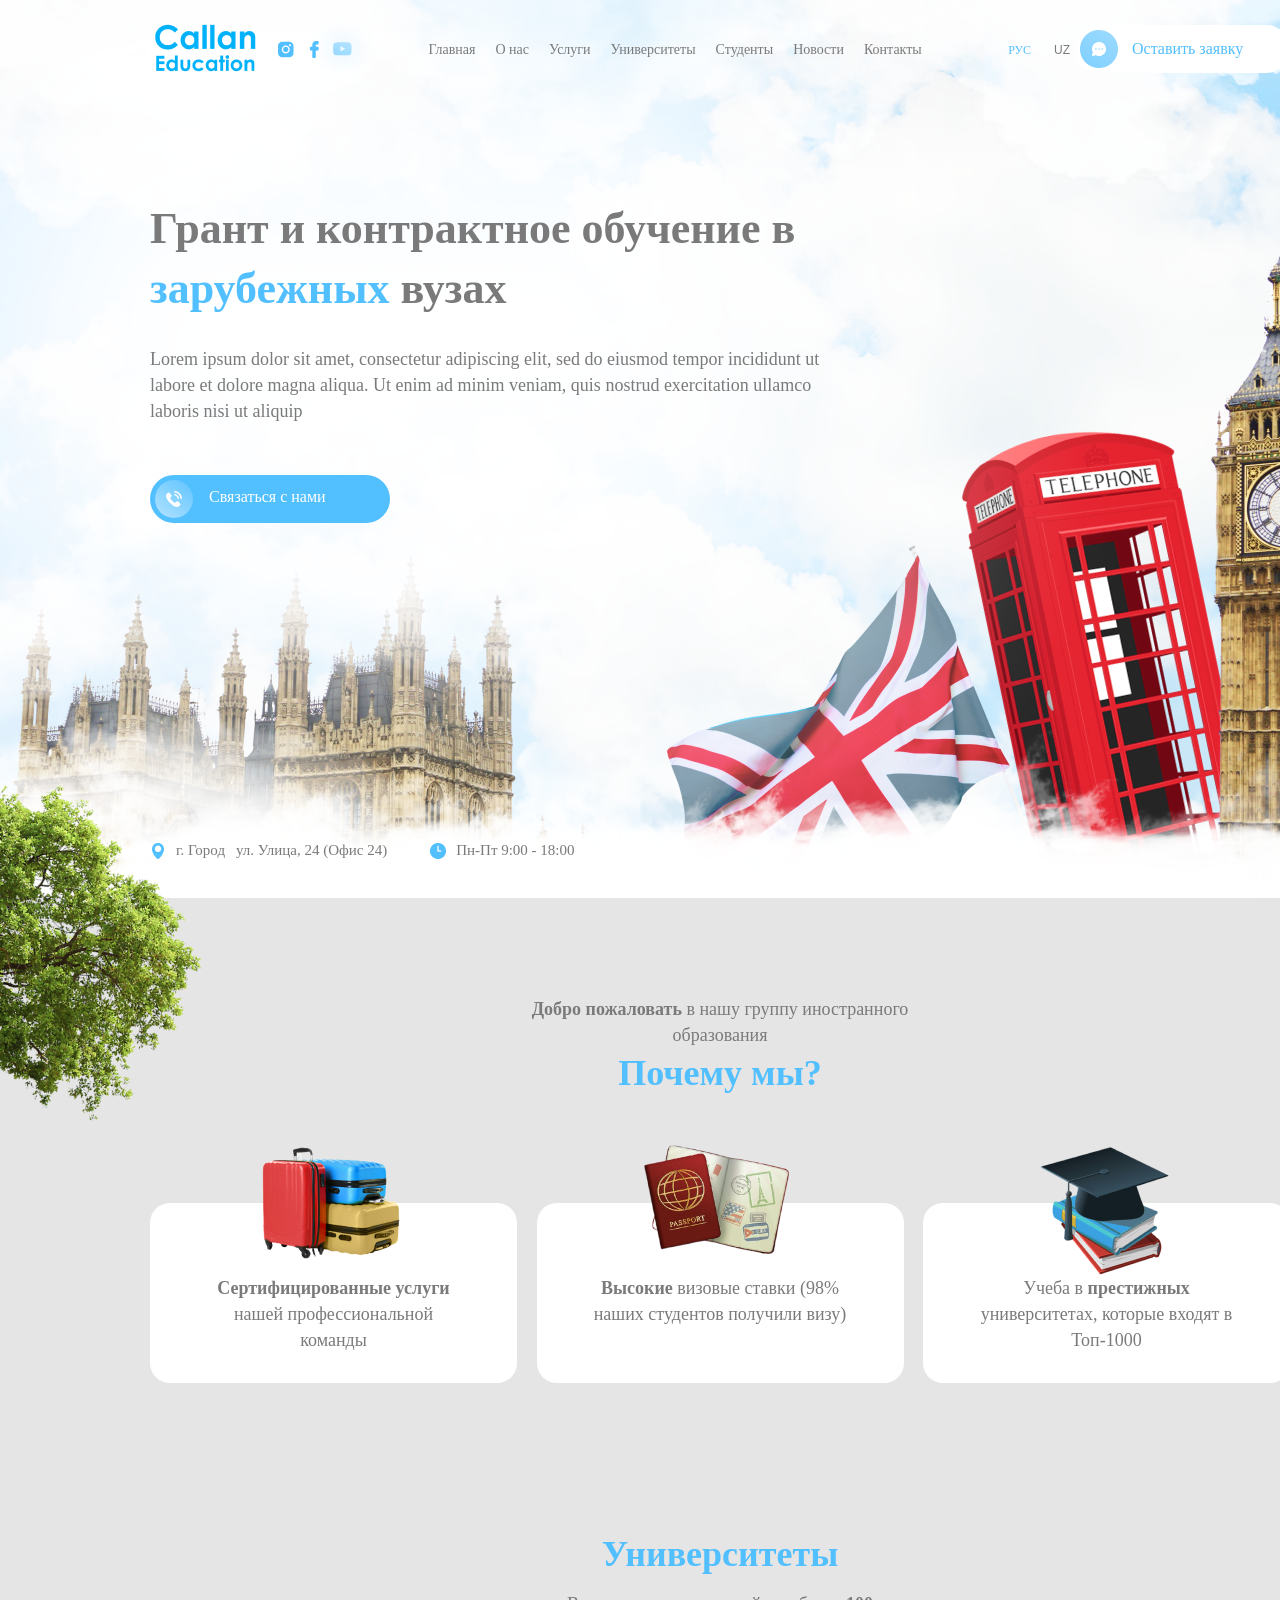
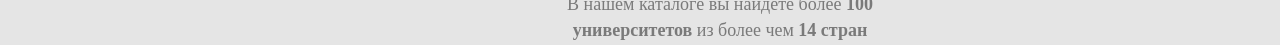
==== index.html @ 06cebb2a "blog-website" ====
<!-- 27.06.2021 -->
<!-- 02.07.2021 -->
<!DOCTYPE html>
<html lang="en">
  <head>
    <meta charset="UTF-8" />
    <meta http-equiv="X-UA-Compatible" content="IE=edge" />
    <meta name="viewport" content="width=device-width, initial-scale=1.0" />
    <title>Blog website</title>
    <link rel="stylesheet" href="style/style.css" />
  </head>
  <body>
    <!-- header start -->
    <header>
      <div class="wrapper">
        <!-- navbar start -->
        <nav>
          <div class="logo">
            <img src="images/logo.png" alt="logo" />
            <img src="images/inst.svg" alt="instagram" />
            <img src="images/facebook.svg" alt="facebook" />
            <img src="images/youtube.svg" alt="youtube" />
          </div>
          <ul class="menu">
            <li><a href="#">Главная</a></li>
            <li><a href="#">О нас</a></li>
            <li><a href="#">Услуги</a></li>
            <li><a href="#">Университеты</a></li>
            <li><a href="#">Студенты</a></li>
            <li><a href="#">Новости</a></li>
            <li><a href="#">Контакты</a></li>
          </ul>
          <div class="language">
            <ul>
              <li><a href="#">РУС</a></li>
              <li><a href="#">UZ</a></li>
            </ul>
            <div class="zakaz">
              <img src="images/message.png" alt="" />
              <a href="#">Оставить заявку</a>
            </div>
          </div>
        </nav>
        <!-- navbar end -->

        <div class="header-content">
          <h1>Грант и контрактное обучение в <span>зарубежных</span> вузах</h1>
          <p>
            Lorem ipsum dolor sit amet, consectetur adipiscing elit, sed do
            eiusmod tempor incididunt ut labore et dolore magna aliqua. Ut enim
            ad minim veniam, quis nostrud exercitation ullamco laboris nisi ut
            aliquip
          </p>
          <div>
            <img src="images/phone.svg" alt="phone" />
            <a href="#">Связаться с нами</a>
          </div>
        </div>

        <div class="header-footer">
          <div>
            <img src="images/telephone-call 1.png" alt="locatsiya.png" />
            <span>г. Город</span>
          </div>
          <div>ул. Улица, 24 (Офис 24)</div>
          <div class="last-child">
            <img src="images/telephone-call 2.png" alt="clock.png" />
            <span>Пн-Пт 9:00 - 18:00</span>
          </div>
          <img class="tree" src="images/tree.png" alt="tree.png" />
        </div>
      </div>
    </header>
    <!-- header end -->

    <!-- main start -->
    <main>
      <div class="why-us">
        <div class="why-us-heading">
          <p>
            <span>Добро пожаловать</span> в нашу группу иностранного образования
          </p>
          <h1>Почему мы?</h1>
        </div>
        <div class="block">
          <div class="box">
            <img src="images/suitcase.png" alt="suitcase" />
            <p>
              <span>Сертифицированные услуги</span> нашей профессиональной
              команды
            </p>
          </div>
          <div class="box">
            <img src="images/password.png" alt="password" />
            <p>
              <span>Высокие</span> визовые ставки (98% наших студентов получили
              визу)
            </p>
          </div>
          <div class="box">
            <img src="images/university.png" alt="university" />
            <p>
              Учеба в <span>престижных</span> университетах, которые входят в
              Топ-1000
            </p>
          </div>
        </div>
      </div>
      <div class="university">
        <h1>Университеты</h1>
        <p>
          В нашем каталоге вы найдете более <span>100 университетов</span> из
          более чем <span>14 стран</span>
        </p>
      </div>
    </main>
    <!-- main end -->
  </body>
</html>
---- style/style.css ----
@font-face {
  font-family: "Gotham Pro";
  src: url("../fonts/GothamPro/GothamPro.ttf") format("truetype");
}

@font-face {
  font-family: "Gotham Pro Medium";
  src: url("../fonts/GothamPro/GothamPro-Medium.ttf") format("truetype");
}

@font-face {
  font-family: "Gotham Pro Bold";
  src: url("../fonts/GothamPro/GothamPro-Bold.ttf") format("truetype");
}

* {
  margin: 0;
  padding: 0;
  -webkit-box-sizing: border-box;
          box-sizing: border-box;
}

#d-f, .zakaz, body header .header-content div, body header nav, body header nav .logo, body header nav .language {
  display: -webkit-box;
  display: -ms-flexbox;
  display: flex;
  -webkit-box-align: center;
      -ms-flex-align: center;
          align-items: center;
  -webkit-box-pack: justify;
      -ms-flex-pack: justify;
          justify-content: space-between;
}

a {
  text-decoration: none;
}

.zakaz, body header .header-content div {
  width: 215px;
  height: 48px;
  background: #fff;
  border-radius: 25px;
  -webkit-box-pack: start;
      -ms-flex-pack: start;
          justify-content: start;
}

.zakaz img, body header .header-content div img {
  margin-left: 5px;
  margin-right: 14px;
}

.zakaz a, body header .header-content div a {
  color: #52bfff;
  font-family: "Gotham Pro Bold";
}

body {
  width: 1440px;
  color: #7a7a7a;
  font-family: "Gotham Pro";
  background-color: #e5e5e5;
}

body .wrapper, body main .why-us {
  width: 1140px;
  margin: 0 auto;
}

body header {
  height: 900px;
  background-image: url("../images/bg.png");
  background-repeat: no-repeat;
  background-position: center center;
  background-size: cover;
}

body header nav {
  height: 102px;
  margin-top: -2px;
}

body header nav .logo img {
  margin-left: 15px;
}

body header nav .logo img:first-child {
  margin-top: -8px;
  margin-left: 3px;
}

body header nav .logo img:last-child {
  margin-left: -11px;
  margin-right: 1px;
}

body header nav .menu {
  list-style: none;
}

body header nav .menu li {
  margin-right: 16px;
  display: inline-block;
}

body header nav .menu li:last-child {
  margin: 0;
}

body header nav .menu li a {
  font-size: 14px;
  color: #7a7a7a;
  font-family: "Gotham Pro Medium";
}

body header nav .language ul {
  margin-left: 36px;
  margin-right: 5px;
}

body header nav .language ul li {
  display: inline-block;
}

body header nav .language ul li a {
  font-size: 12px;
  color: #7a7a7a;
  font-family: sans-serif;
}

body header nav .language ul li:first-child {
  margin-right: 19px;
}

body header nav .language ul li:first-child a {
  color: #52bfff;
  font-family: "Gotham Pro Bold";
}

body header .header-content h1 {
  width: 721px;
  height: 120px;
  font-size: 44px;
  margin-top: 99px;
  font-weight: 700;
  line-height: 60px;
  font-family: "Gotham Pro Bold";
}

body header .header-content h1 span {
  color: #52bfff;
}

body header .header-content p {
  width: 677px;
  height: 78px;
  font-size: 18px;
  font-weight: 400;
  margin-top: 27px;
  line-height: 26px;
  color: #7a7a7a;
  font-family: "Gotham Pro";
}

body header .header-content div {
  width: 240px;
  background: #52bfff;
  margin-top: 51px;
}

body header .header-content div img {
  margin-right: 16px;
}

body header .header-content div a {
  color: #fff;
  padding-bottom: 5px;
}

body header .header-footer {
  display: -webkit-box;
  display: -ms-flexbox;
  display: flex;
  margin-top: 319px;
  position: relative;
  -webkit-box-align: center;
      -ms-flex-align: center;
          align-items: center;
}

body header .header-footer div {
  font-family: "Gotham Pro";
  display: -webkit-box;
  display: -ms-flexbox;
  display: flex;
  font-size: 15px;
  margin-right: 11px;
  -webkit-box-align: center;
      -ms-flex-align: center;
          align-items: center;
}

body header .header-footer div:nth-child(odd) {
  font-family: "Gotham Pro Bold";
}

body header .header-footer div img {
  margin-right: 10px;
}

body header .header-footer .last-child {
  margin-left: 32px;
}

body header .header-footer .tree {
  top: -181px;
  left: -150px;
  position: absolute;
}

body main {
  margin-top: 98px;
}

body main span {
  font-weight: 700;
}

body main h1 {
  font-size: 36px;
  color: #52bfff;
  font-family: "Gotham Pro Bold";
}

body main .why-us {
  font-size: 18px;
  text-align: center;
  color: #7a7a7a;
}

body main .why-us .why-us-heading {
  width: 437px;
  height: 52px;
  line-height: 26px;
  margin: 0 auto;
}

body main .why-us .why-us-heading h1 {
  margin-top: 12px;
}

body main .why-us .block {
  display: -webkit-box;
  display: -ms-flexbox;
  display: flex;
  margin-top: 155px;
  -webkit-box-pack: justify;
      -ms-flex-pack: justify;
          justify-content: space-between;
}

body main .why-us .block .box {
  width: 367px;
  height: 180px;
  position: relative;
  border-radius: 20px;
  background-color: #fff;
}

body main .why-us .block .box p {
  margin: 72px auto;
  width: 270px;
  line-height: 26px;
  height: 78px;
}

body main .why-us .block .box img {
  position: absolute;
  top: -58px;
  left: 106px;
}

body main .university {
  margin-top: 150px;
}

body main .university h1 {
  text-align: center;
}

body main .university p {
  width: 423px;
  font-size: 18px;
  line-height: 26px;
  text-align: center;
  margin: 16px auto 0;
}
/*# sourceMappingURL=style.css.map */
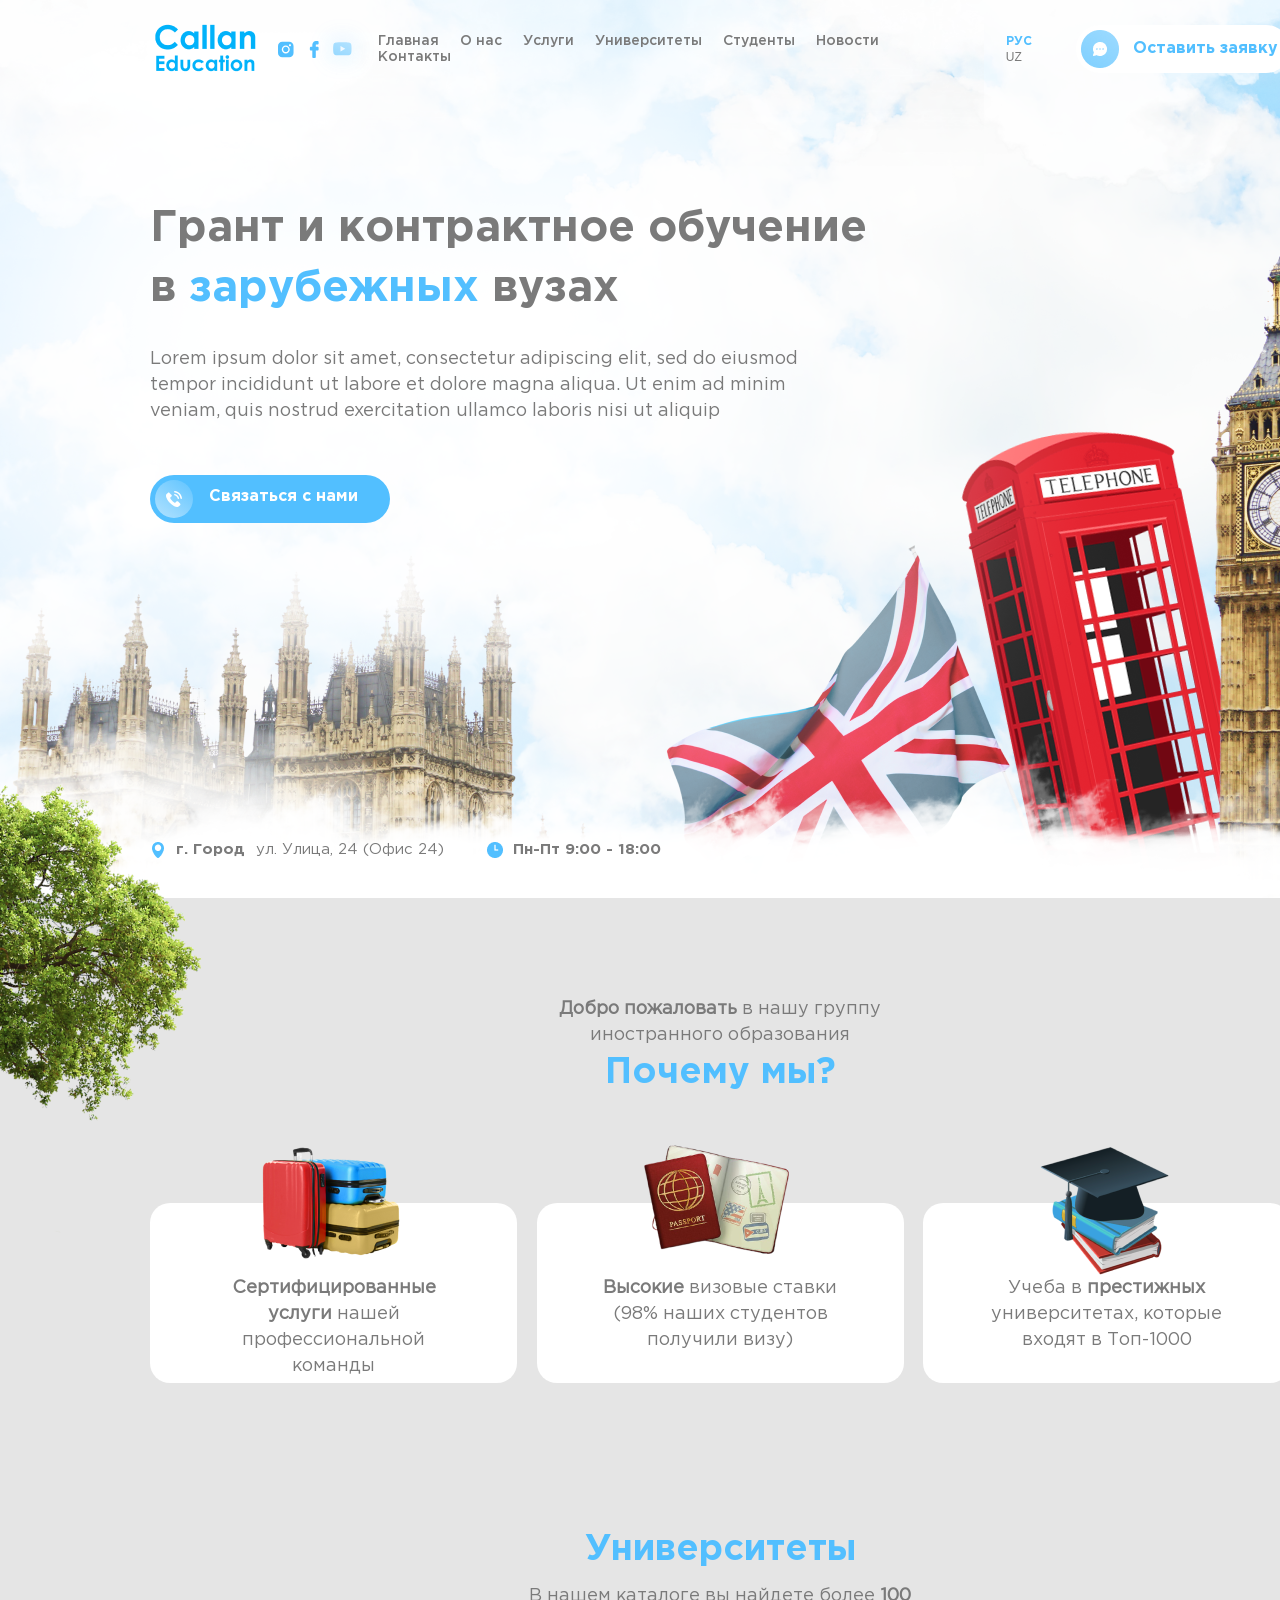
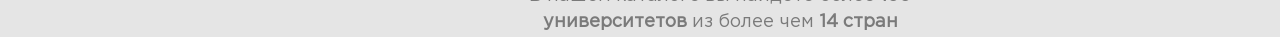
==== commit ddeaf6c0: "edited by Umidbek" ====
--- a/index.html
+++ b/index.html
@@ -56,7 +56,7 @@
             <a href="#">Связаться с нами</a>
           </div>
         </div>
-
+        
         <div class="header-footer">
           <div>
             <img src="images/telephone-call 1.png" alt="locatsiya.png" />
--- a/style/style.css
+++ b/style/style.css
@@ -1,16 +1,16 @@
 @font-face {
   font-family: "Gotham Pro";
-  src: url("../fonts/GothamPro/GothamPro.ttf") format("truetype");
+  src: url("../fonts/GothamPro.ttf") format("truetype");
 }
 
 @font-face {
   font-family: "Gotham Pro Medium";
-  src: url("../fonts/GothamPro/GothamPro-Medium.ttf") format("truetype");
+  src: url("../fonts/GothamPro-Medium.ttf") format("truetype");
 }
 
 @font-face {
   font-family: "Gotham Pro Bold";
-  src: url("../fonts/GothamPro/GothamPro-Bold.ttf") format("truetype");
+  src: url("../fonts/GothamPro-Bold.ttf") format("truetype");
 }
 
 * {
